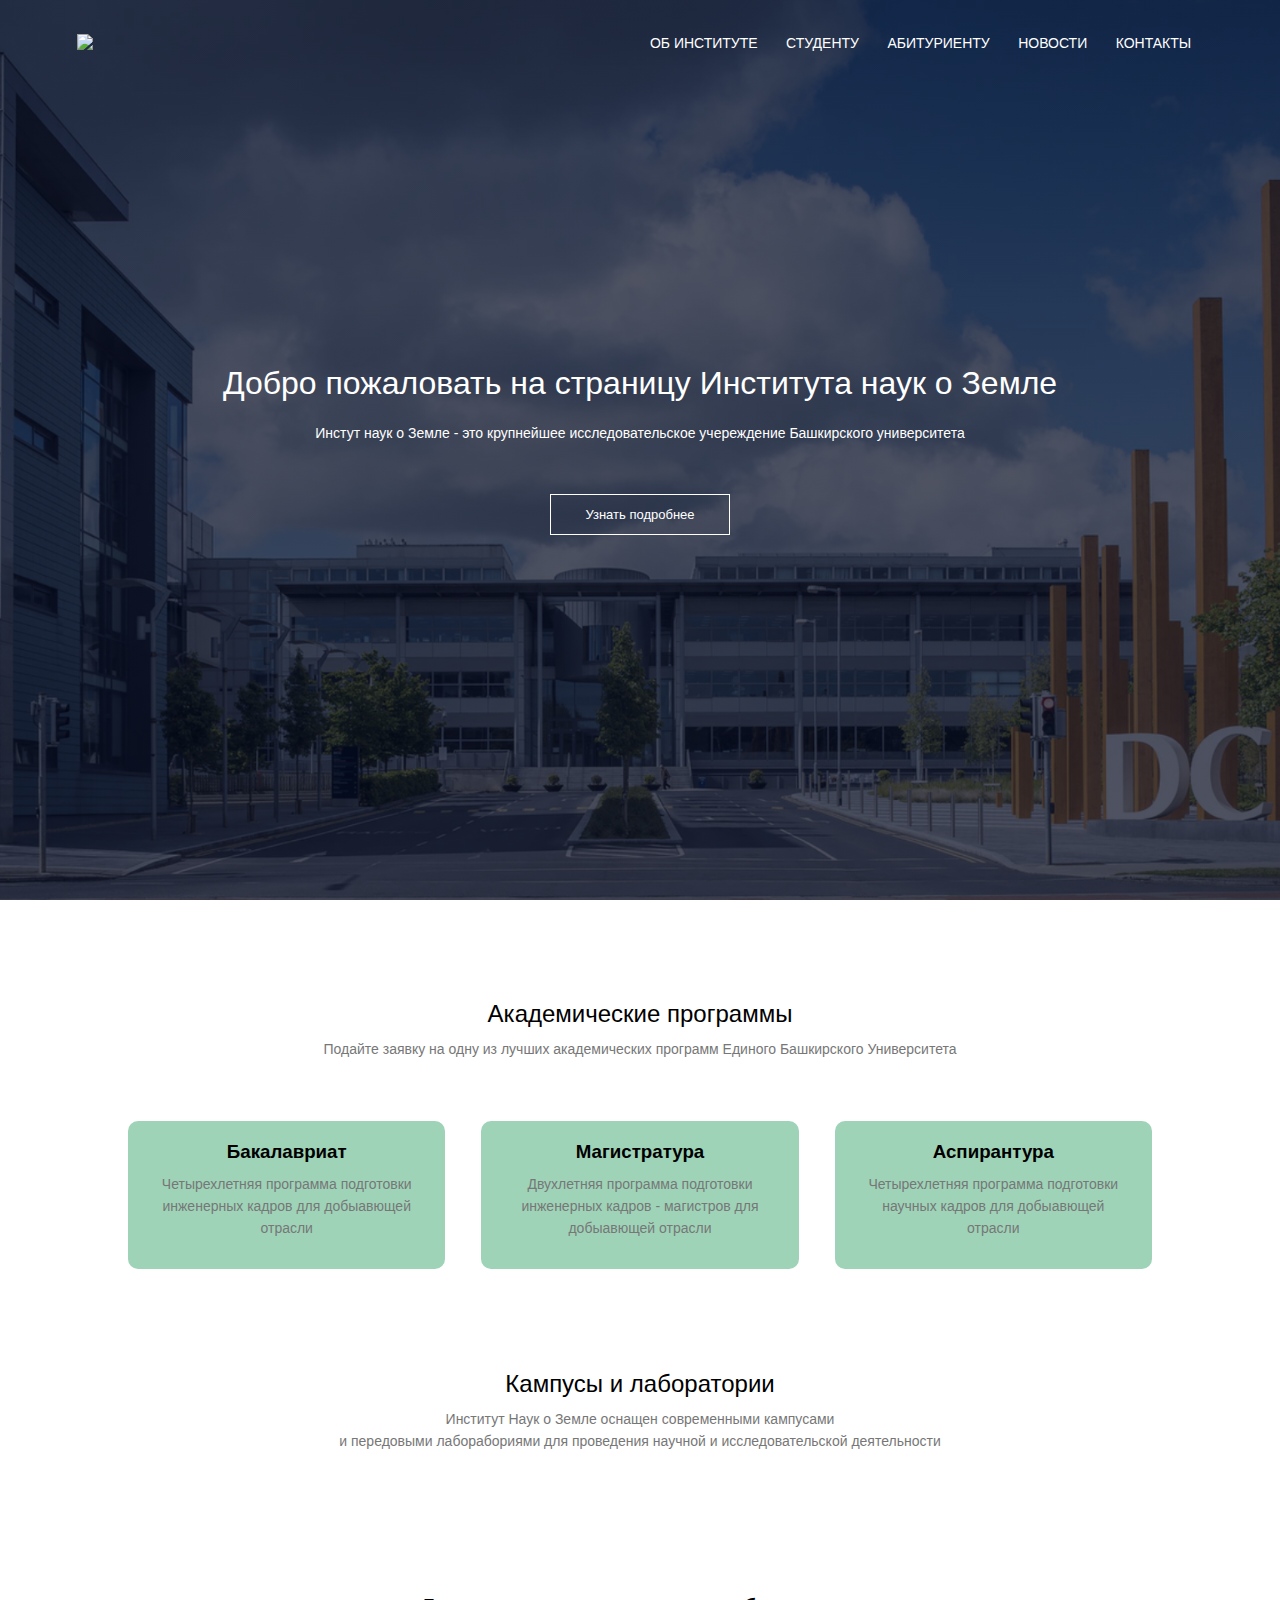
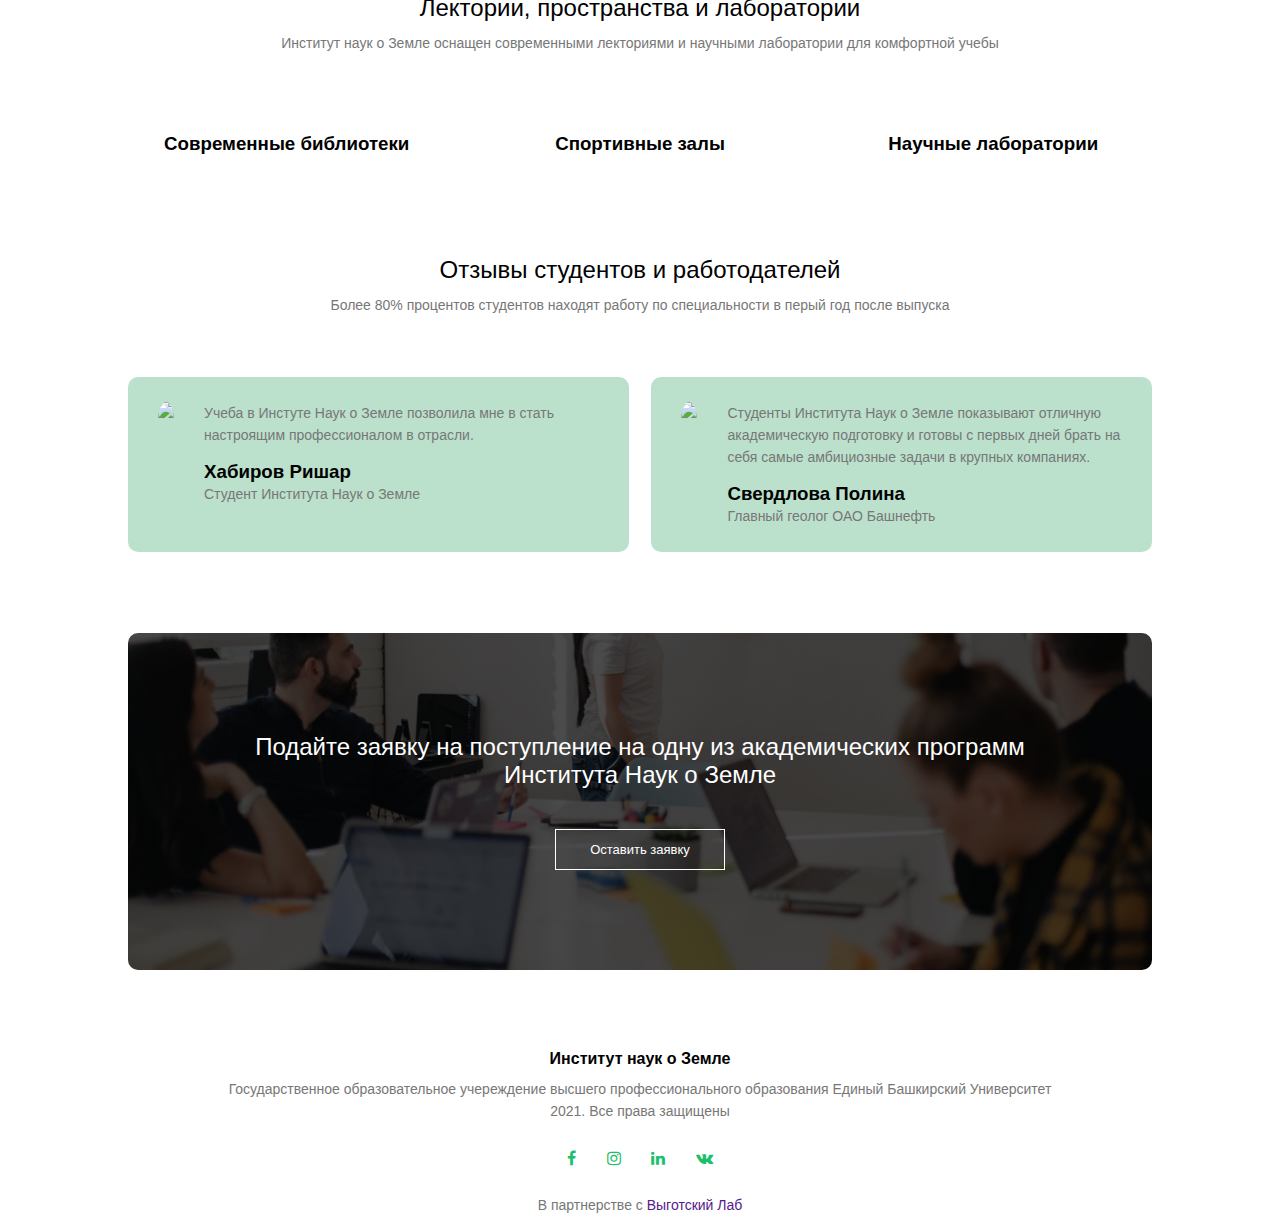
==== index.html @ 6e71aeb2 "Initial commit" ====
<!DOCTYPE html>
<html lang="en">
<head>
    <meta charset="UTF-8">
    <meta name="viewport" content="width=device-width, initial-scale=1.0">
    <title>Институт Наук о Земле</title>
    <link rel="stylesheet" href="style.css">
    <link rel="stylesheet" href="https://stackpath.bootstrapcdn.com/font-awesome/4.7.0/css/font-awesome.min.css">
</head>
<body>
    <section class="header">
        <nav>
            <a href="index.html"><img src="images/logors1.png"></a>
            <div class="nav-links" id="navLinks">
                <i class="fa fa-times" onclick="hideMenu()"></i>
                <ul>
                    <li><a href="about.html">ОБ ИНСТИТУТЕ</a></li>
                    <li><a href="abitura.html">СТУДЕНТУ</a></li>
                    <li><a href="abitura.html">АБИТУРИЕНТУ</a></li>
                    <li><a href="news.html">НОВОСТИ</a></li>
                    <li><a href="contact.html">КОНТАКТЫ</a></li>
                </ul>
            </div>
            <i class="fa fa-bars"onclick="showMenu()"></i>
        </nav>
        <div class="text-box">
            <h1>Добро пожаловать на страницу Института наук о Земле</h1>
            <p>Инстут наук о Земле  - это крупнейшее исследовательское учереждение Башкирского университета</p>
            <a href=""class="hero-btn">Узнать подробнее</a>
        </div>
        

    </section>

    <section class="course">
        <h1>Академические программы</h1>
        <p>Подайте заявку на одну из лучших академических программ Единого Башкирского Университета</p>
        <div class="row">
            <div class="course-col">
                <h3>Бакалавриат</h3>
                <p>Четырехлетняя программа подготовки инженерных кадров для добыавющей отрасли</p>
            </div>
            <div class="course-col">
                <h3>Магистратура</h3>
                <p>Двухлетняя программа подготовки инженерных кадров - магистров для добыавющей отрасли</p>
            </div>
            <div class="course-col">
                <h3>Аспирантура</h3>
                <p>Четырехлетняя программа подготовки научных кадров для добыавющей отрасли</p>
            </div>
        </div>
    </section>



    <section class="campus">
        <h1>Кампусы и лаборатории</h1>
            <p>Институт Наук о Земле оснащен современными кампусами<br> и передовыми лаборабориями для проведения научной и исследовательской деятельности</p>

            <div class="row">
                <div class="campus-col">
                    <img src="images/london.png" alt="">
                    <div class="layer">
                        <h3>Кампус Ихтибар</h3>
                    </div>
                </div>
                <div class="campus-col">
                    <img src="images/newyork.png" alt="">
                    <div class="layer">
                        <h3>Кампус Кугарсен</h3>
                    </div>
                </div>
                <div class="campus-col">
                    <img src="images/washington.png" alt="">
                    <div class="layer">
                        <h3>Кампус Аулия</h3>
                    </div>
                </div>
            </div>
    </section>

    <section class="facilities">
        <h1>Лектории, пространства и лаборатории</h1>
        <p>Институт наук о Земле оснащен современными лекториями и научными лаборатории для комфортной учебы</p>
        <div class="row">
            <div class="facilities-col">
                <img src="images/library.png" alt="">
                <h3>Современные библиотеки</h3>
            </div>
            <div class="facilities-col">
                <img src="images/basketball.png" alt="">
                <h3>Спортивные залы</h3>
            </div>
            <div class="facilities-col">
                <img src="images/cafeteria.png" alt="">
                <h3>Научные лаборатории</h3>
            </div>
        </div>
    </section>

    <section class="testimonials">
        <h1>Отзывы студентов и работодателей</h1>
        <p>Более 80% процентов студентов находят работу по специальности в перый год после выпуска</p>
        <div class="row">
            <div class="testemonial-col">
                <img src="images/user2.jpg">
                <div>
                    <p>Учеба в Инстуте Наук о Земле позволила мне в стать настроящим профессионалом в отрасли.</p>
                        <h3>Хабиров Ришар</h3>
                        <p>Студент Института Наук о Земле</p>
                </div>
            </div>
            <div class="testemonial-col">
                <img src="images/user3.jpeg">
                <div>
                    <p>Студенты Института Наук о Земле показывают отличную академическую подготовку и готовы с первых дней брать на себя самые амбициозные задачи в крупных компаниях.</p>
                        <h3>Свердлова Полина</h3>
                        <p>Главный геолог ОАО Башнефть</p>
                </div>
            </div>
        </div>
    </section>


    <section class="cta">
        <h1>Подайте заявку на поступление на одну из академических программ<br> Института Наук о Земле</h1>
        <a href="" class="hero-btn">Оставить заявку</a>
    </section>
   
    <section class="footer">
        <h4>Институт наук о Земле</h4>
        <p>Государственное образовательное учереждение высшего профессионального образования Единый Башкирский Университет<br> 2021. Все права защищены</p>
        <div class="icons">
            <i class="fa  fa-facebook"></i>
            <i class="fa fa-instagram"></i>
            <i class="fa fa-linkedin"></i>
            <i class="fa fa-vk"></i>
        </div>
        <p>В партнерстве с <a href=""class="leolab"> Выготский Лаб</a></p>
    </section>


<script>
    var navLinks = document.getElementById("navLinks");
    function showMenu() {
        navLinks.style.right = "0";
    }
    function hideMenu() {
        navLinks.style.right = "-200px";
    }
</script>
    
</body>
</html>
---- style.css ----
*{
    margin: 0;
    padding: 0;
    font-family: -apple-system, BlinkMacSystemFont, 'Segoe UI', Roboto, Oxygen, Ubuntu, Cantarell, 'Open Sans', 'Helvetica Neue', sans-serif;
}

.header {
    min-height: 100vh;
    width: 100%;
    background-image: linear-gradient(rgba(4,9,30,0.7),rgba(4,9,30,0.7)), url(/Images/banner.png);
    background-position: center;
    background-size: cover;
    position: relative;
}

nav{
    display: flex;
    padding: 2% 6%;
    justify-content: space-between;
    align-items: center;
}
nav img{
    width: 300px;
}

.nav-links{
    flex: 1;
    text-align: right;
}

.nav-links ul li {
    list-style: none;
    display: inline-block;
    padding: 8px 12px;
    position: relative;
}
.nav-links ul li a{
     color: white;
     text-decoration: none;
     font-size: 14px;
}
.nav-links ul li::after{
    content: "";
    width: 0%;
    height: 2px;
    background: #1BC06B;
    display: block;
    margin: auto;
    transition: 0.5s;
}
.nav-links ul li:hover::after{
    width: 100%;
}
.text-box{
    width: 90%;
    color: white;
    position: absolute;
    top: 50%;
    left: 50%;
    transform: translate(-50%,-50%);
    text-align: center;
}
.text-box h1{
    font-size: 32px;
}
.text-box p{
    margin: 10px 0 40px;
    font-size: 14px;
    color: white;
}
.hero-btn{
    display: inline-block;
    text-decoration: none;
    color: white;
    border: 1px solid white;
    padding: 12px 34px;
    font-size: 13px;
    background: transparent;
    position: relative;
    cursor: pointer;
}
.hero-btn:hover{
    border: 1px solid #1BC06B;
    background: #1BC06B;
    transition: 1s;
}

nav .fa {
    display: none;
}




@media(max-width: 700px){
    .text-box h1{
        font-size: 22px;
    }
    .nav-links ul li{
        display: block;
    }
    .nav-links{
        position: fixed;
        background: #1BC06B;
        height: 100vh;
        width: 200px;
        top: 0;
        right: -200px;
        text-align: left;
        z-index: 2;
        transition: 1s;
    }  
    nav .fa{
        display: block;
        color: white;
        margin: 10px;
        font-size: 22px;
        cursor: pointer;
    }
    .nav-links ul{
        padding: 30px;
    }
}

.course{
    width: 80%;
    margin: auto;
    text-align: center;
    padding-top: 100px;
}
h1{
    font-size: 24px;
    font-weight: 500;
}
p{
    color: #777;
    font-size: 14px;
    font-weight: 300;
    line-height: 22px;
    padding: 10px;
}
.row{
    margin-top: 5%;
    display: flex;
    justify-content: space-between;
}
.course-col{
    flex-basis: 31%;
    background: rgb(158, 211, 183);
    border-radius: 10px;
    margin-bottom: 5%;
    padding: 20px 12px;
    box-sizing: border-box;
    transition: 0.5s;
}
.h3{
    text-align: center;
    font-weight: 600;
    margin: 10px 0;
}
.course-col:hover{
    box-shadow: 0 0 20px 0px rgba(0,0,0,0.3);
}
@media(max-width: 700px){
    .row{
        flex-direction: column;
    }
}

.campus{
    width: 80%;
    margin: auto;
    text-align: center;
    padding-top: 50px;
}
.campus-col{
    flex-basis: 32%;
    border-radius: 10px;
    margin-bottom: 30px;
    position: relative;
    overflow: hidden;
}
.campus-col img{
    width: 100%;
    display: block;
}

.layer{
    background: transparent;
    height: 100%;
    width: 100%;
    position: absolute;
    top: 0;
    left: 0;
    transition: 0.5s;
}
.layer:hover{
    background: rgba(158, 211, 183, 0.7);;
}
.layer h3{
    width: 100%;
    font-weight: 500;
    color:white;
    font-size: 26px;
    bottom:0;
    left:50%;
    transform: translateX(-50%);
    position: absolute;
    opacity: 0;
    transition: 0.5s;
}
.layer:hover h3{
    bottom: 49%;
    opacity: 1;
}
.facilities{
    width:80%;
    margin: auto;
    text-align: center;
    padding-top: 50px;
}
.facilities-col{
    flex-basis: 31%;
    border-radius: 10px;
    margin-bottom: 5%;
    text-align: center;
}
.facilities-col img{
    width: 100%;
    border-radius: 10px;
}
.testimonials{
    width: 80%;
    margin: auto;
    padding-top: 50px;
    text-align: center;
}
.testemonial-col{
    flex-basis: 44%;
    border-radius: 10px;
    margin-bottom: 5%;
    text-align: left;
    background: rgba(158, 211, 183, 0.7);
    padding: 25px;
    cursor: pointer;
    display: flex;
}
.testemonial-col img {
    height: 40px;
    margin-left: 5px;
    margin-right: 30px;
    border-radius: 50%;
}
.testemonial-col p{
    padding: 0;
}
.testemonial-col h3{
    margin-top: 15px;
    text-align: left;
}
@media(max-width: 700px){
    .testemonial-col img{
        margin-left: 0px;
        margin-right: 15px;
    }
}
.cta{
    margin: 30px auto;
    width: 80%;
    background-image: linear-gradient(rgba(0,0,0,0.7),rgba(0,0,0,0.7)),url(Images/banner2.jpg);
    background-position: center;
    background-size: cover;
    border-radius: 10px;
    text-align: center;
    padding: 100px 0;
}
.cta h1{
    color:white;
    margin-bottom: 40px;
    padding:0
}
@media(max-width: 700px){
    .cta h1{
        font-size: 24px;
    }
}
.footer{
    width: 80%;
    margin: auto;
    padding-top: 50px;
    text-align: center;
}
.icons .fa{
    color: #1BC06B;
    margin: 0 13px;
    cursor: pointer;
    padding: 18px 0;
}
.leolab {
    text-decoration: none;
}

/* ____________________________________ABOUT US PAGE_____________________________________ */

.sub-header{
    height: 50vh;
    width: 100%;
    background-image: linear-gradient(rgba(4,9,30,0.7),rgba(4,9,30,0.7)),url(images/background.jpg);
    background-position: center;
    background-size: cover;
    text-align: center;
    color: white;
}
.sub-header h1{
    margin-top: 100px;
}
.about-us{
    width: 80%;
    margin: auto;
    padding-top: 80px;
    padding-bottom: 50px;
}
.about-col{
    flex-basis: 48%;
    padding: 30px 2px;
}
.about-col img{
    width: 100%;
}
.about-col h1{
    padding-top: 0;
}
.about-col p{
    padding: 15px 0 25px;
}
.red-btn {
    border: 1px solid #1BC06B;
    background: transparent;
    color: #1BC06B;
}
.red-btn:hover{
    color: white;
}

/* ______________________________NEWS_________________________________ */

.news-content{
    width: 80%;
    margin: auto;
    padding: 60px 0;
}
.blog-left{
    flex-basis: 65%;
}
.blog-left img{
    width: 100%;
}
.blog-left h2{
    color: #222;
    font-weight: 600;
    margin: 30px 0;
}
.blog-left p{
    color: #999;
    padding: 0;
}
.blog-right{
    flex-basis:32%;
}
.blog-right h3{
    text-align: center;
    background: #1BC06B;
    color:white;
    padding: 7px 0;
    font-size: 16px;
    margin-bottom: 20px;
}
.blog-right div {
    display: flex;
    align-items: center;
    justify-content: space-between;
    color: #555;
    padding: 8px;
    box-sizing: border-box;
}
/* ______________________________COMMENT BOX___________________________ */

.comment-box{
    border: 1px solid #ccc;
    margin: 50px 0;
    padding: 10px 20px;
}
.comment-box h3{
    text-align: left;
}

.comment-form input, .comment-form textarea{
    width: 100%;
    padding: 10px;
    margin: 15px 0;
    box-sizing: border-box;
    border: none;
    outline: none;
    background: #f0f0f0;
}
.comment-form button{
    margin: 10px 0;
}
@media(max-width:700px){
    .sub-header h1{
        font-size: 18px;
    }
}
/* _______________________________CONTACT US PAGE__________________________________ */

.location{
    width: 80%;
    margin: auto;
    padding: 80px 0;
}
.location iframe{
    width: 100%;
}
.contact-us{
    width: 80%;
    margin: auto;
}
.contact-col{
    flex-basis: 48%;
    margin-bottom: 30px;
}
.contact-col div{
    display: flex;
    align-items: center;
    margin-bottom: 40px;
}
.contact-col div .fa{
    font-size: 28px;
    color: #1BC06B;
    margin: 10px;
    margin-right:  30px;
}
.contact-col div p{
    padding: 0;
}
.contact-col input, .contact-col textarea{
    width: 80%;
    padding: 15px;
    margin-bottom: 17px;
    outline: none;
    border: 1px solid #ccc;
    box-sizing: border-box;
}
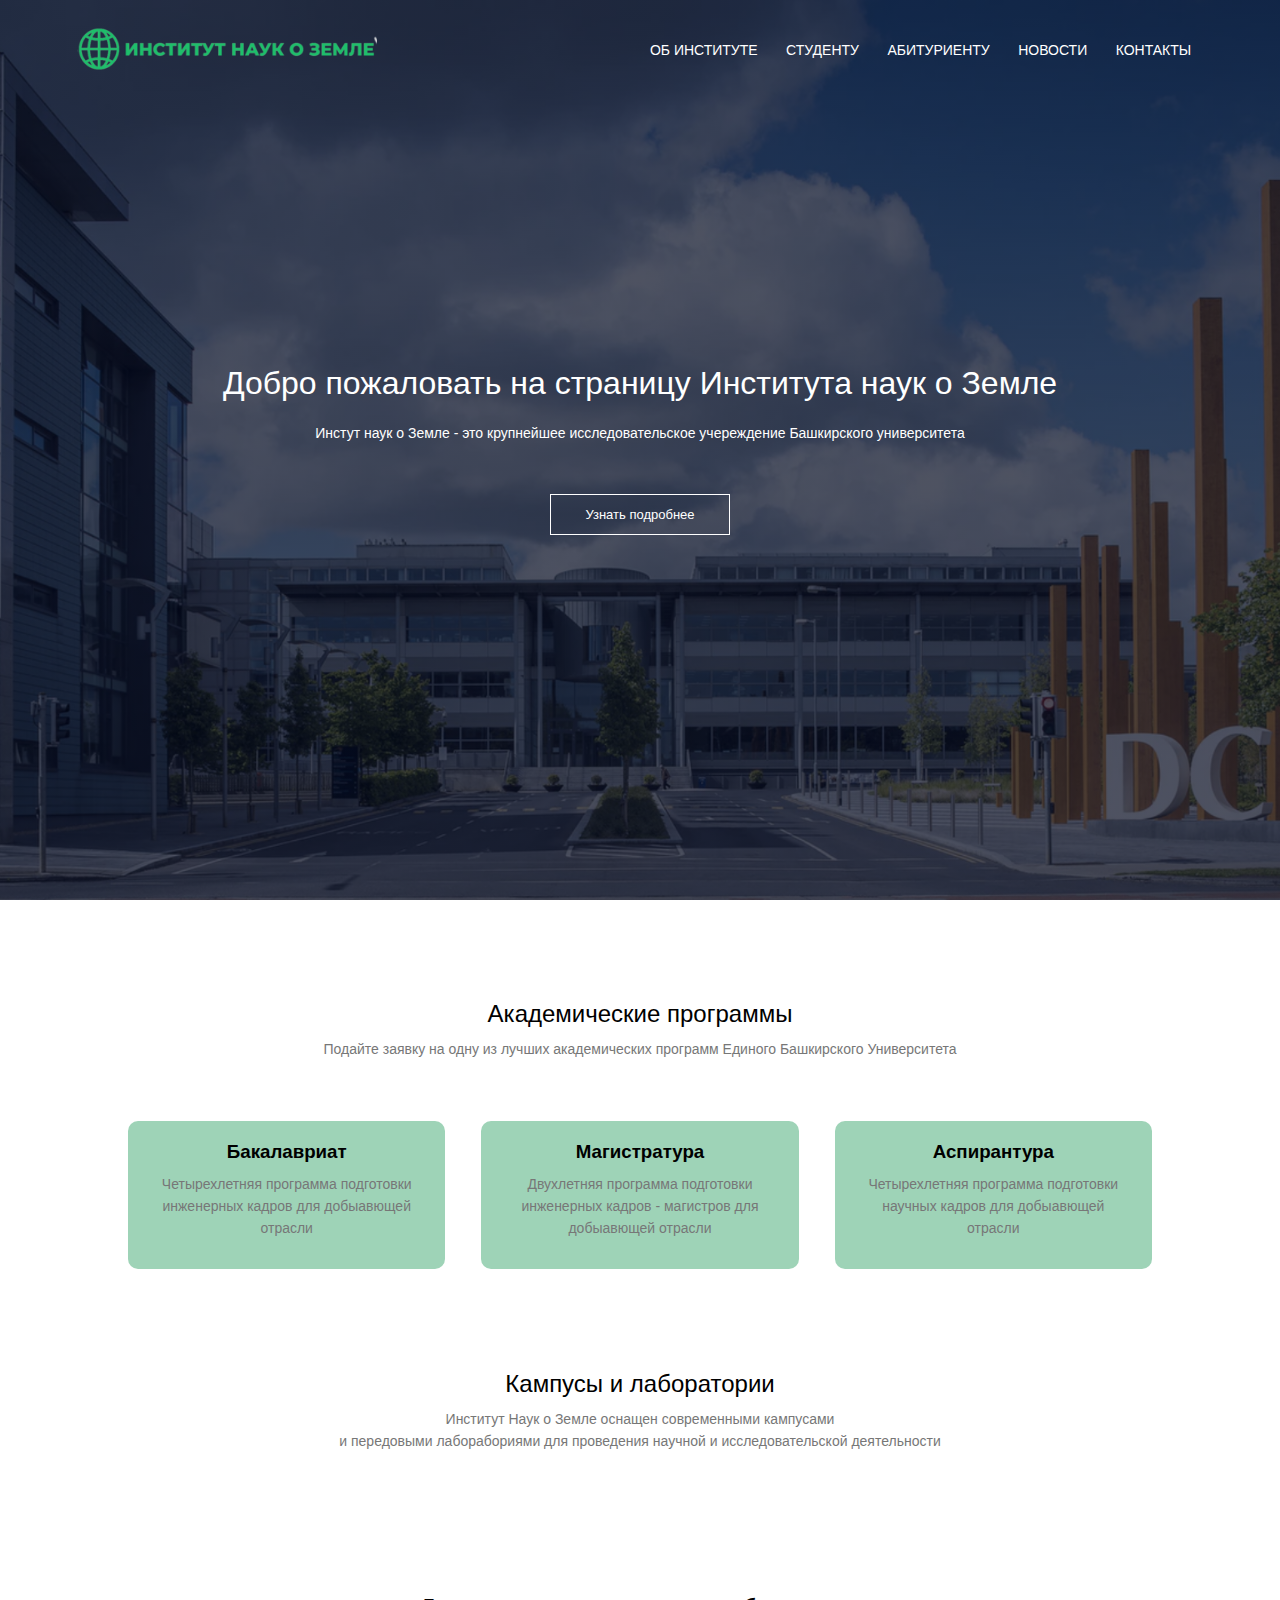
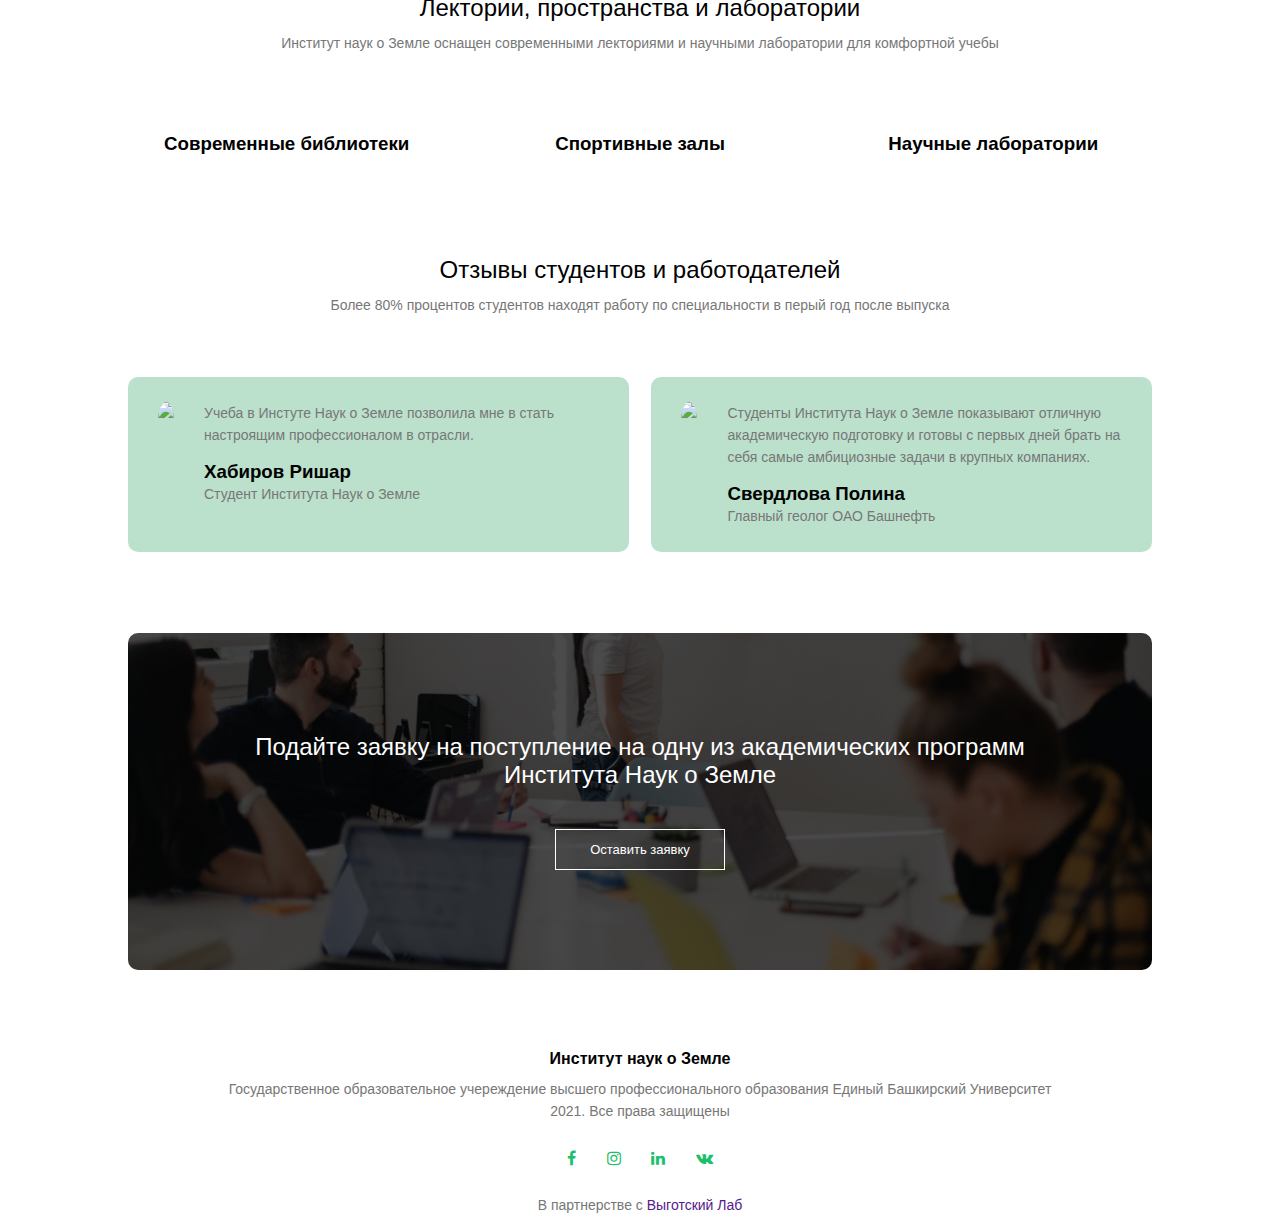
==== commit 6534b019: "some changes" ====
--- a/index.html
+++ b/index.html
@@ -10,7 +10,7 @@
 <body>
     <section class="header">
         <nav>
-            <a href="index.html"><img src="images/logors1.png"></a>
+            <a href="index.html"><img src="Images/logors1.png"></a>
             <div class="nav-links" id="navLinks">
                 <i class="fa fa-times" onclick="hideMenu()"></i>
                 <ul>
--- a/style.css
+++ b/style.css
@@ -305,7 +305,7 @@
 .sub-header{
     height: 50vh;
     width: 100%;
-    background-image: linear-gradient(rgba(4,9,30,0.7),rgba(4,9,30,0.7)),url(images/background.jpg);
+    background-image: linear-gradient(rgba(4,9,30,0.7),rgba(4,9,30,0.7)),url(Images/background.jpg);
     background-position: center;
     background-size: cover;
     text-align: center;
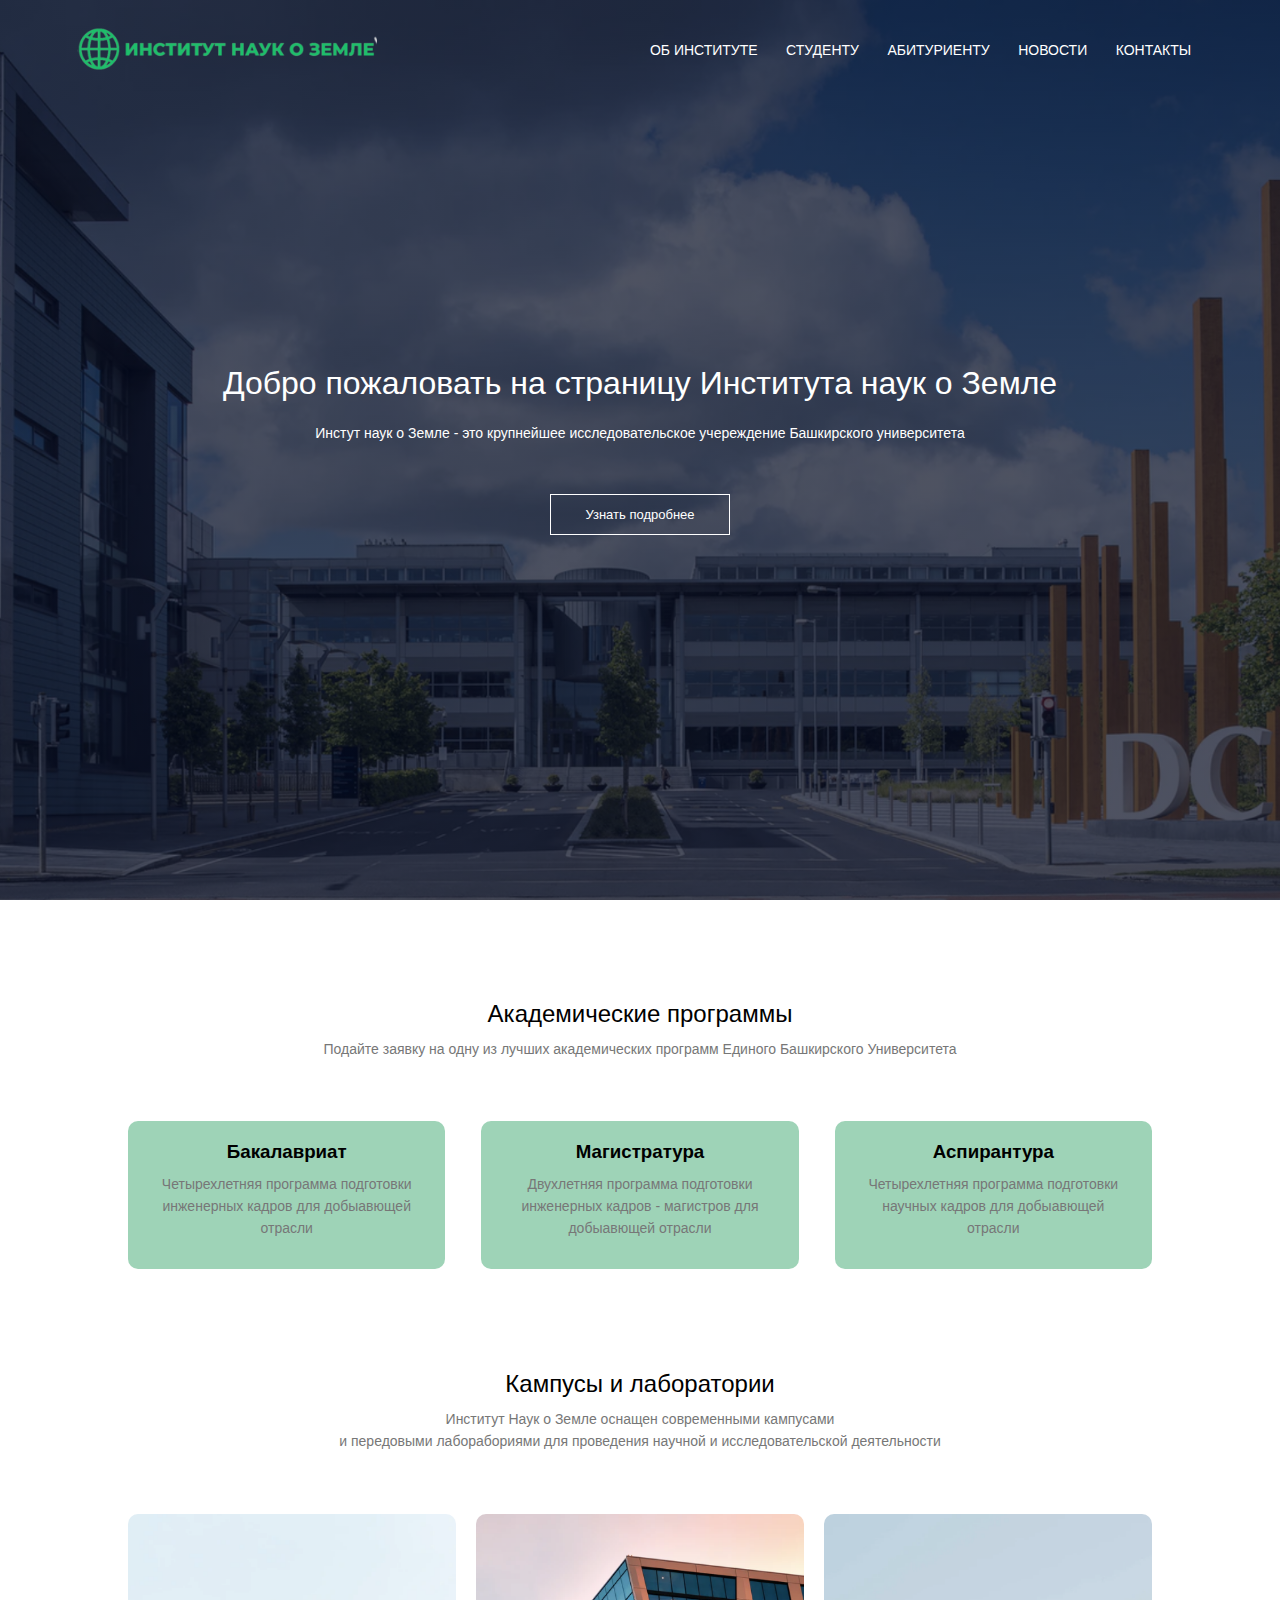
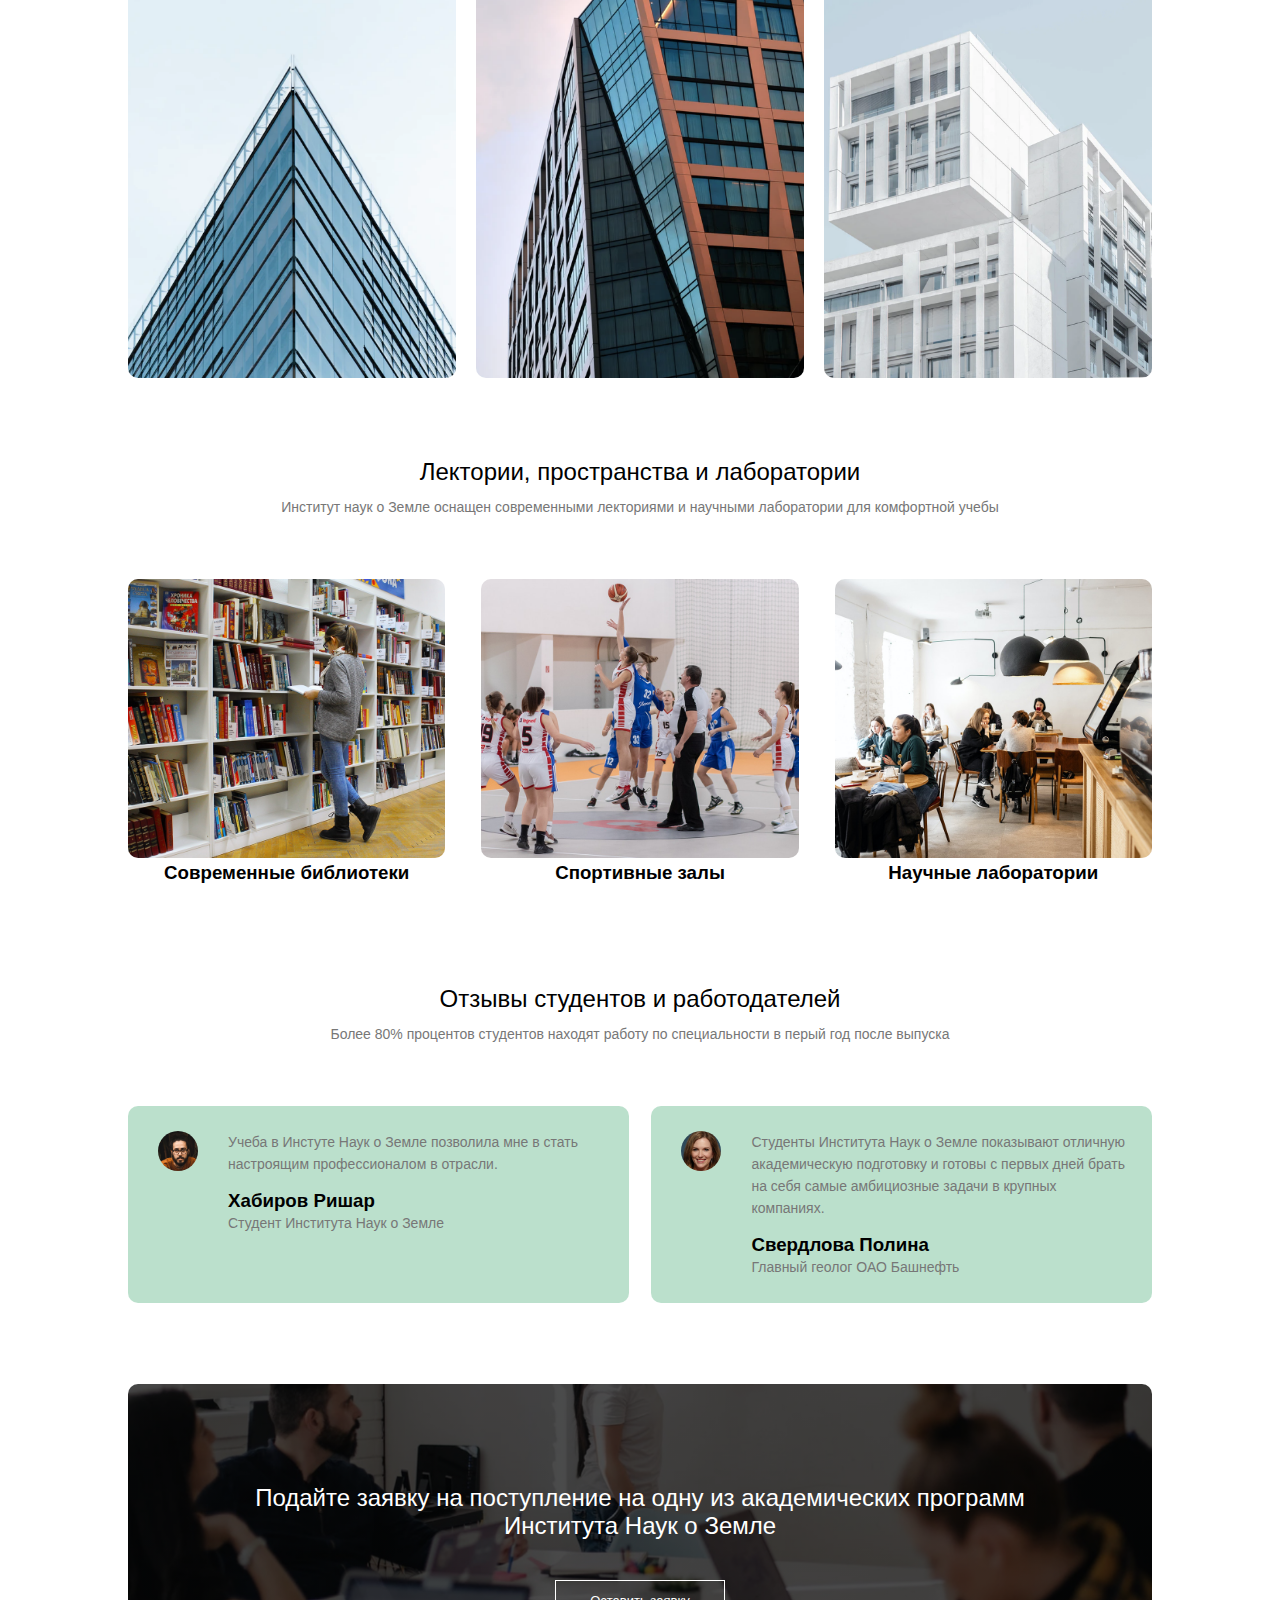
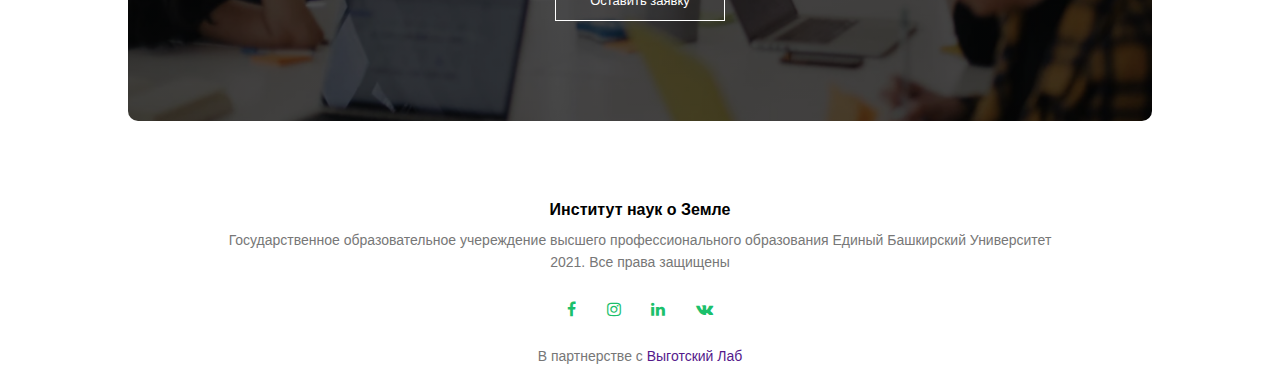
==== commit b7d4177f: "sone" ====
--- a/index.html
+++ b/index.html
@@ -59,19 +59,19 @@
 
             <div class="row">
                 <div class="campus-col">
-                    <img src="images/london.png" alt="">
+                    <img src="Images/london.png" alt="">
                     <div class="layer">
                         <h3>Кампус Ихтибар</h3>
                     </div>
                 </div>
                 <div class="campus-col">
-                    <img src="images/newyork.png" alt="">
+                    <img src="Images/newyork.png" alt="">
                     <div class="layer">
                         <h3>Кампус Кугарсен</h3>
                     </div>
                 </div>
                 <div class="campus-col">
-                    <img src="images/washington.png" alt="">
+                    <img src="Images/washington.png" alt="">
                     <div class="layer">
                         <h3>Кампус Аулия</h3>
                     </div>
@@ -84,15 +84,15 @@
         <p>Институт наук о Земле оснащен современными лекториями и научными лаборатории для комфортной учебы</p>
         <div class="row">
             <div class="facilities-col">
-                <img src="images/library.png" alt="">
+                <img src="Images/library.png" alt="">
                 <h3>Современные библиотеки</h3>
             </div>
             <div class="facilities-col">
-                <img src="images/basketball.png" alt="">
+                <img src="Images/basketball.png" alt="">
                 <h3>Спортивные залы</h3>
             </div>
             <div class="facilities-col">
-                <img src="images/cafeteria.png" alt="">
+                <img src="Images/cafeteria.png" alt="">
                 <h3>Научные лаборатории</h3>
             </div>
         </div>
@@ -103,7 +103,7 @@
         <p>Более 80% процентов студентов находят работу по специальности в перый год после выпуска</p>
         <div class="row">
             <div class="testemonial-col">
-                <img src="images/user2.jpg">
+                <img src="Images/user2.jpg">
                 <div>
                     <p>Учеба в Инстуте Наук о Земле позволила мне в стать настроящим профессионалом в отрасли.</p>
                         <h3>Хабиров Ришар</h3>
@@ -111,7 +111,7 @@
                 </div>
             </div>
             <div class="testemonial-col">
-                <img src="images/user3.jpeg">
+                <img src="Images/user3.jpeg">
                 <div>
                     <p>Студенты Института Наук о Земле показывают отличную академическую подготовку и готовы с первых дней брать на себя самые амбициозные задачи в крупных компаниях.</p>
                         <h3>Свердлова Полина</h3>
--- a/style.css
+++ b/style.css
@@ -88,8 +88,6 @@
 nav .fa {
     display: none;
 }
-
-
 
 
 @media(max-width: 700px){
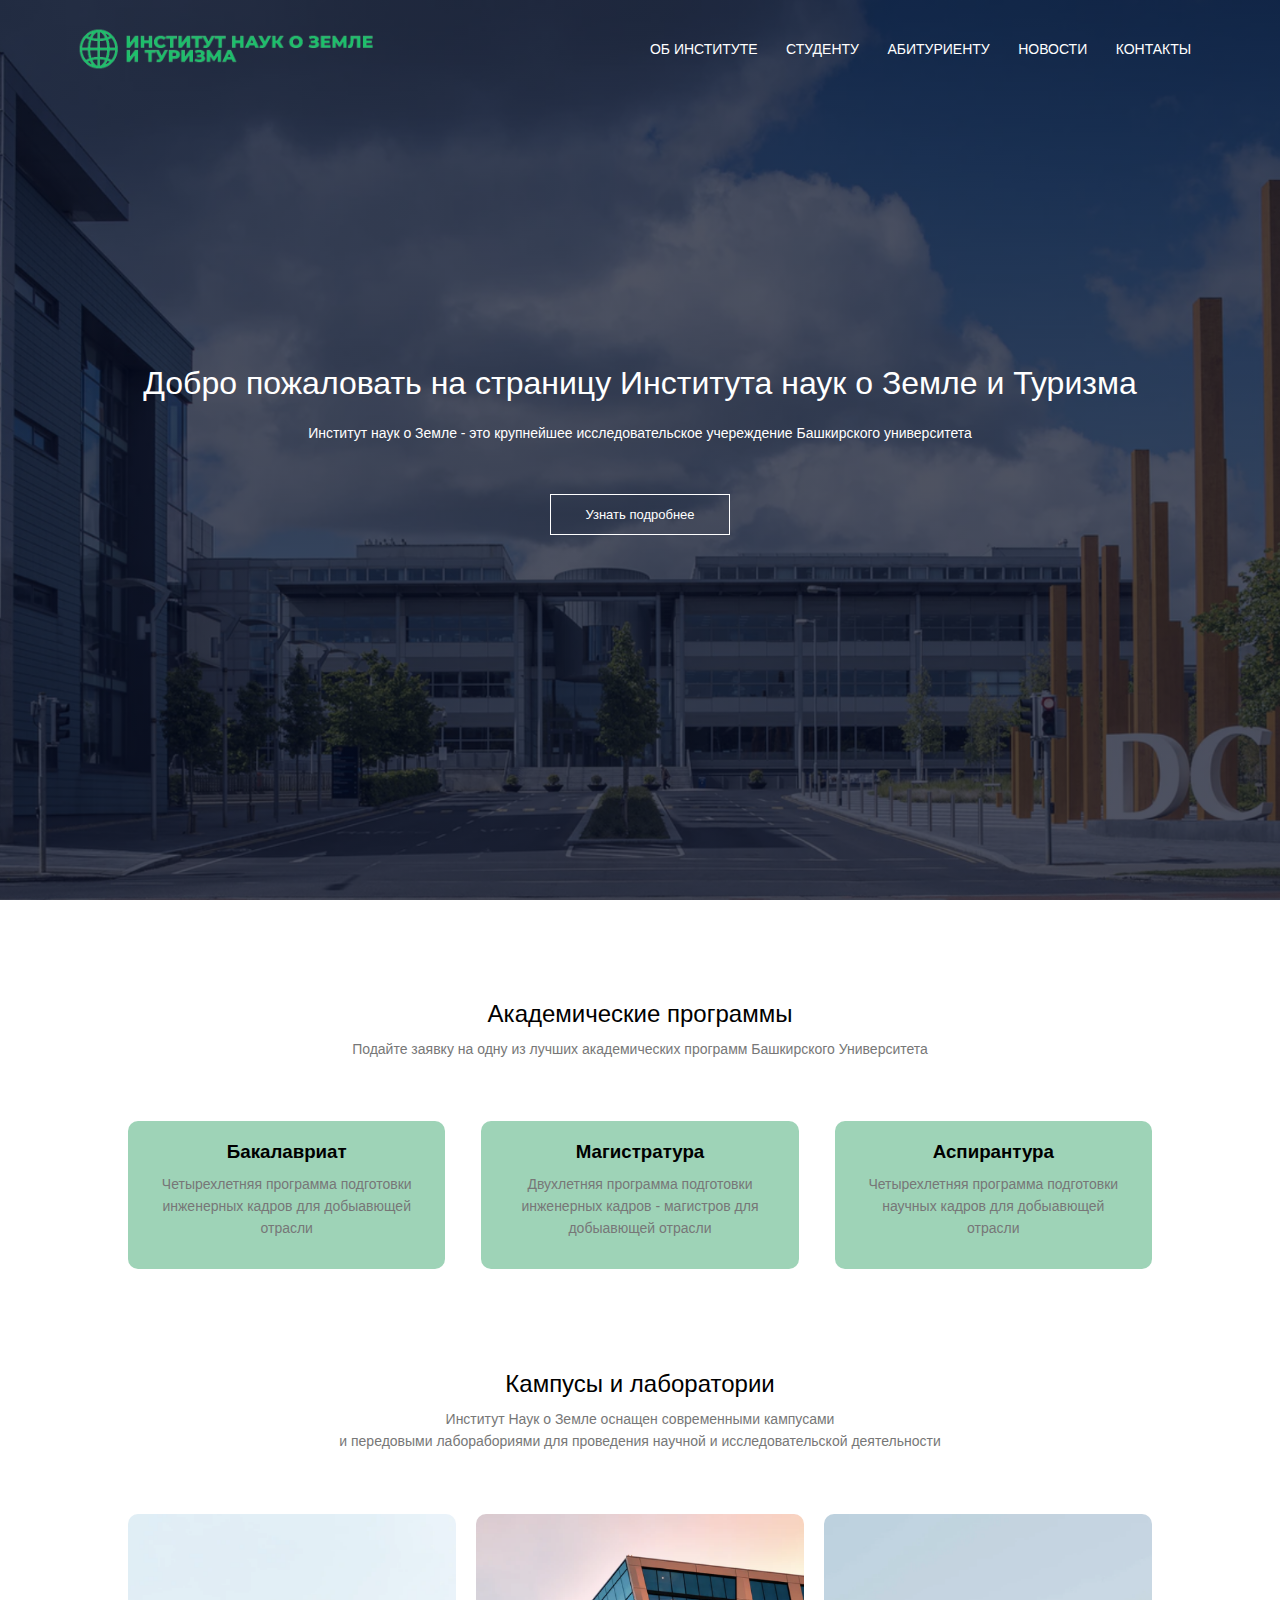
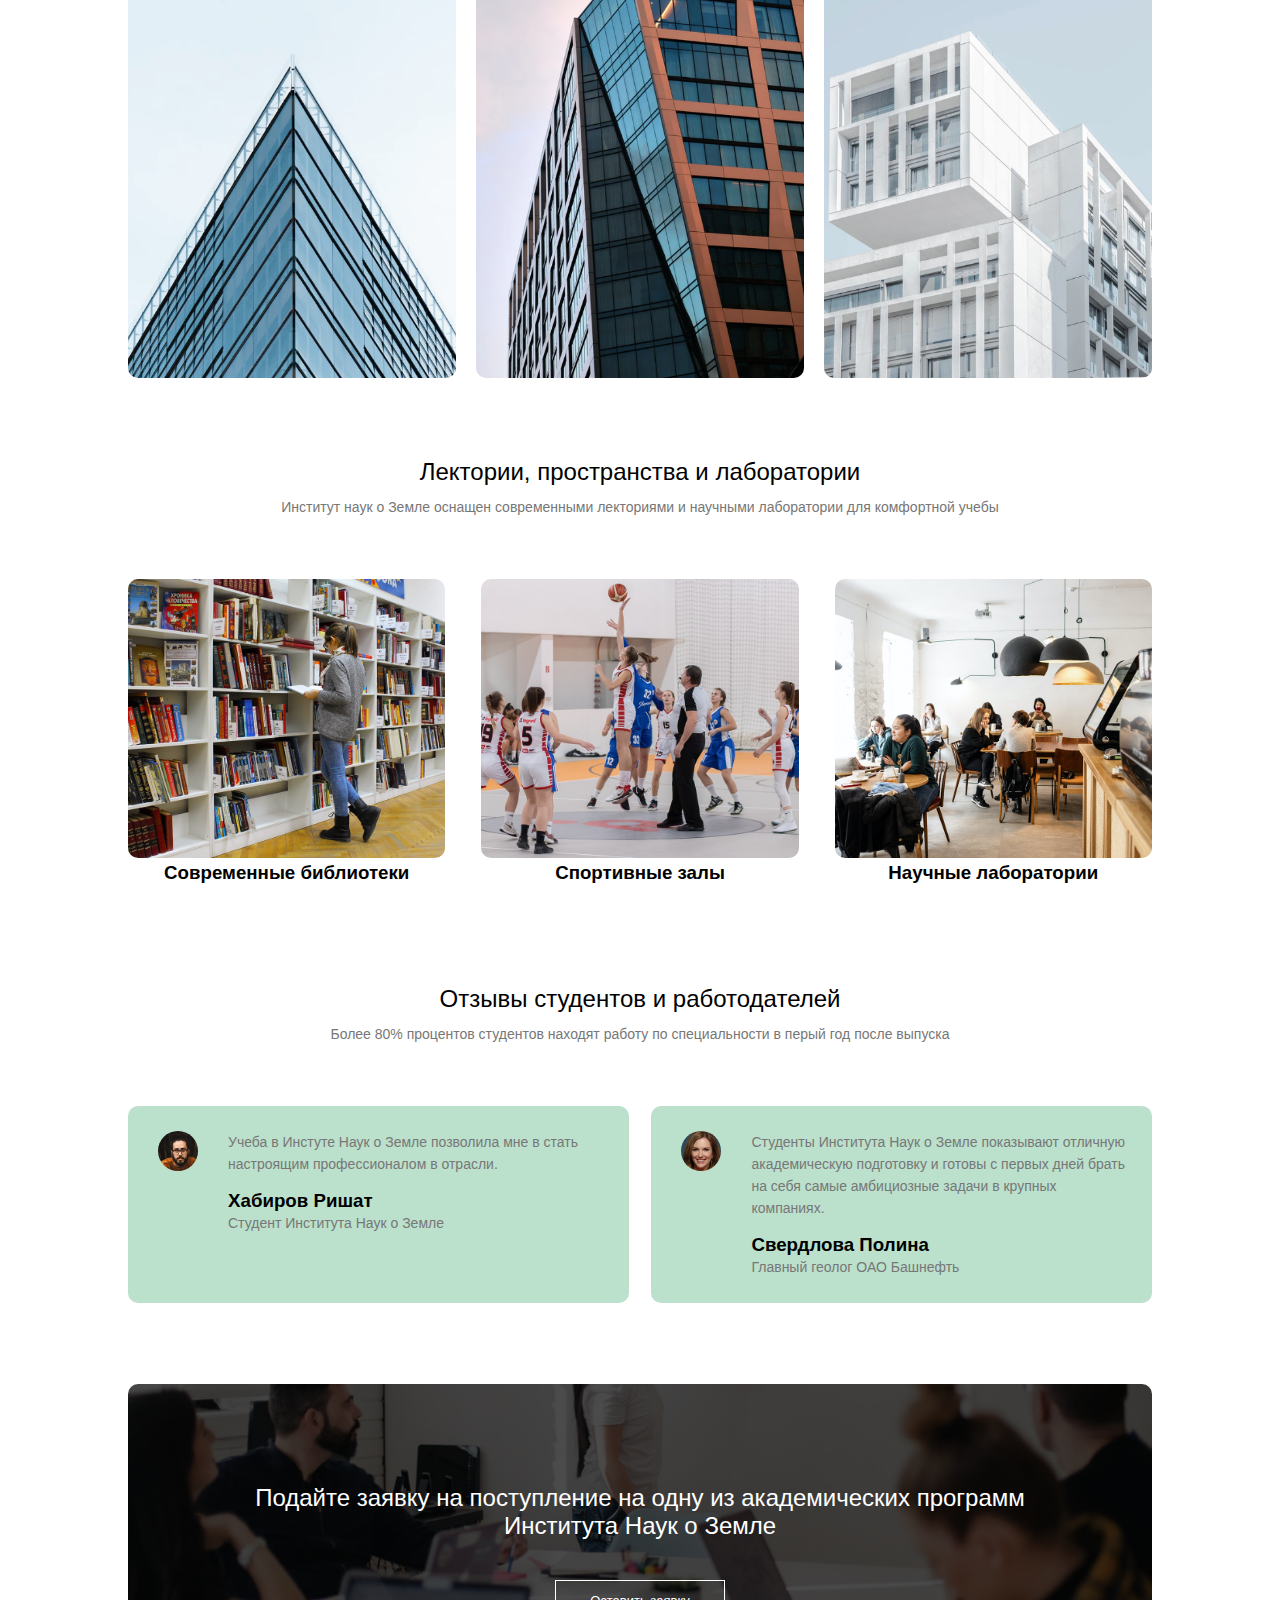
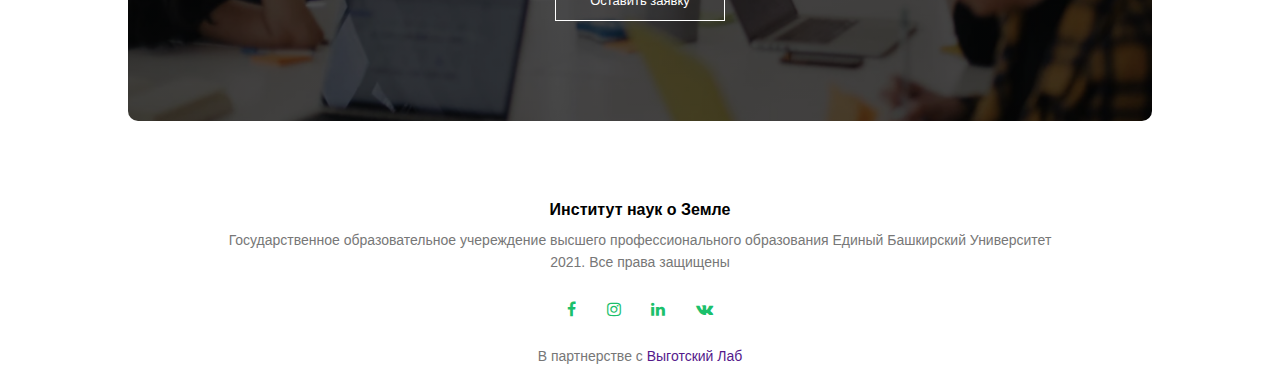
==== commit c07fed97: "some changes" ====
--- a/index.html
+++ b/index.html
@@ -10,7 +10,7 @@
 <body>
     <section class="header">
         <nav>
-            <a href="index.html"><img src="Images/logors1.png"></a>
+            <a href="index.html"><img src="Images/logoNewOne.png"></a>
             <div class="nav-links" id="navLinks">
                 <i class="fa fa-times" onclick="hideMenu()"></i>
                 <ul>
@@ -24,8 +24,8 @@
             <i class="fa fa-bars"onclick="showMenu()"></i>
         </nav>
         <div class="text-box">
-            <h1>Добро пожаловать на страницу Института наук о Земле</h1>
-            <p>Инстут наук о Земле  - это крупнейшее исследовательское учереждение Башкирского университета</p>
+            <h1>Добро пожаловать на страницу Института наук о Земле и Туризма</h1>
+            <p>Институт наук о Земле  - это крупнейшее исследовательское учереждение Башкирского университета</p>
             <a href=""class="hero-btn">Узнать подробнее</a>
         </div>
         
@@ -34,7 +34,7 @@
 
     <section class="course">
         <h1>Академические программы</h1>
-        <p>Подайте заявку на одну из лучших академических программ Единого Башкирского Университета</p>
+        <p>Подайте заявку на одну из лучших академических программ Башкирского Университета</p>
         <div class="row">
             <div class="course-col">
                 <h3>Бакалавриат</h3>
@@ -106,7 +106,7 @@
                 <img src="Images/user2.jpg">
                 <div>
                     <p>Учеба в Инстуте Наук о Земле позволила мне в стать настроящим профессионалом в отрасли.</p>
-                        <h3>Хабиров Ришар</h3>
+                        <h3>Хабиров Ришат</h3>
                         <p>Студент Института Наук о Земле</p>
                 </div>
             </div>
--- a/style.css
+++ b/style.css
@@ -7,7 +7,7 @@
 .header {
     min-height: 100vh;
     width: 100%;
-    background-image: linear-gradient(rgba(4,9,30,0.7),rgba(4,9,30,0.7)), url(/Images/banner.png);
+    background-image: linear-gradient(rgba(4,9,30,0.7),rgba(4,9,30,0.7)), url(Images/banner.png);
     background-position: center;
     background-size: cover;
     position: relative;
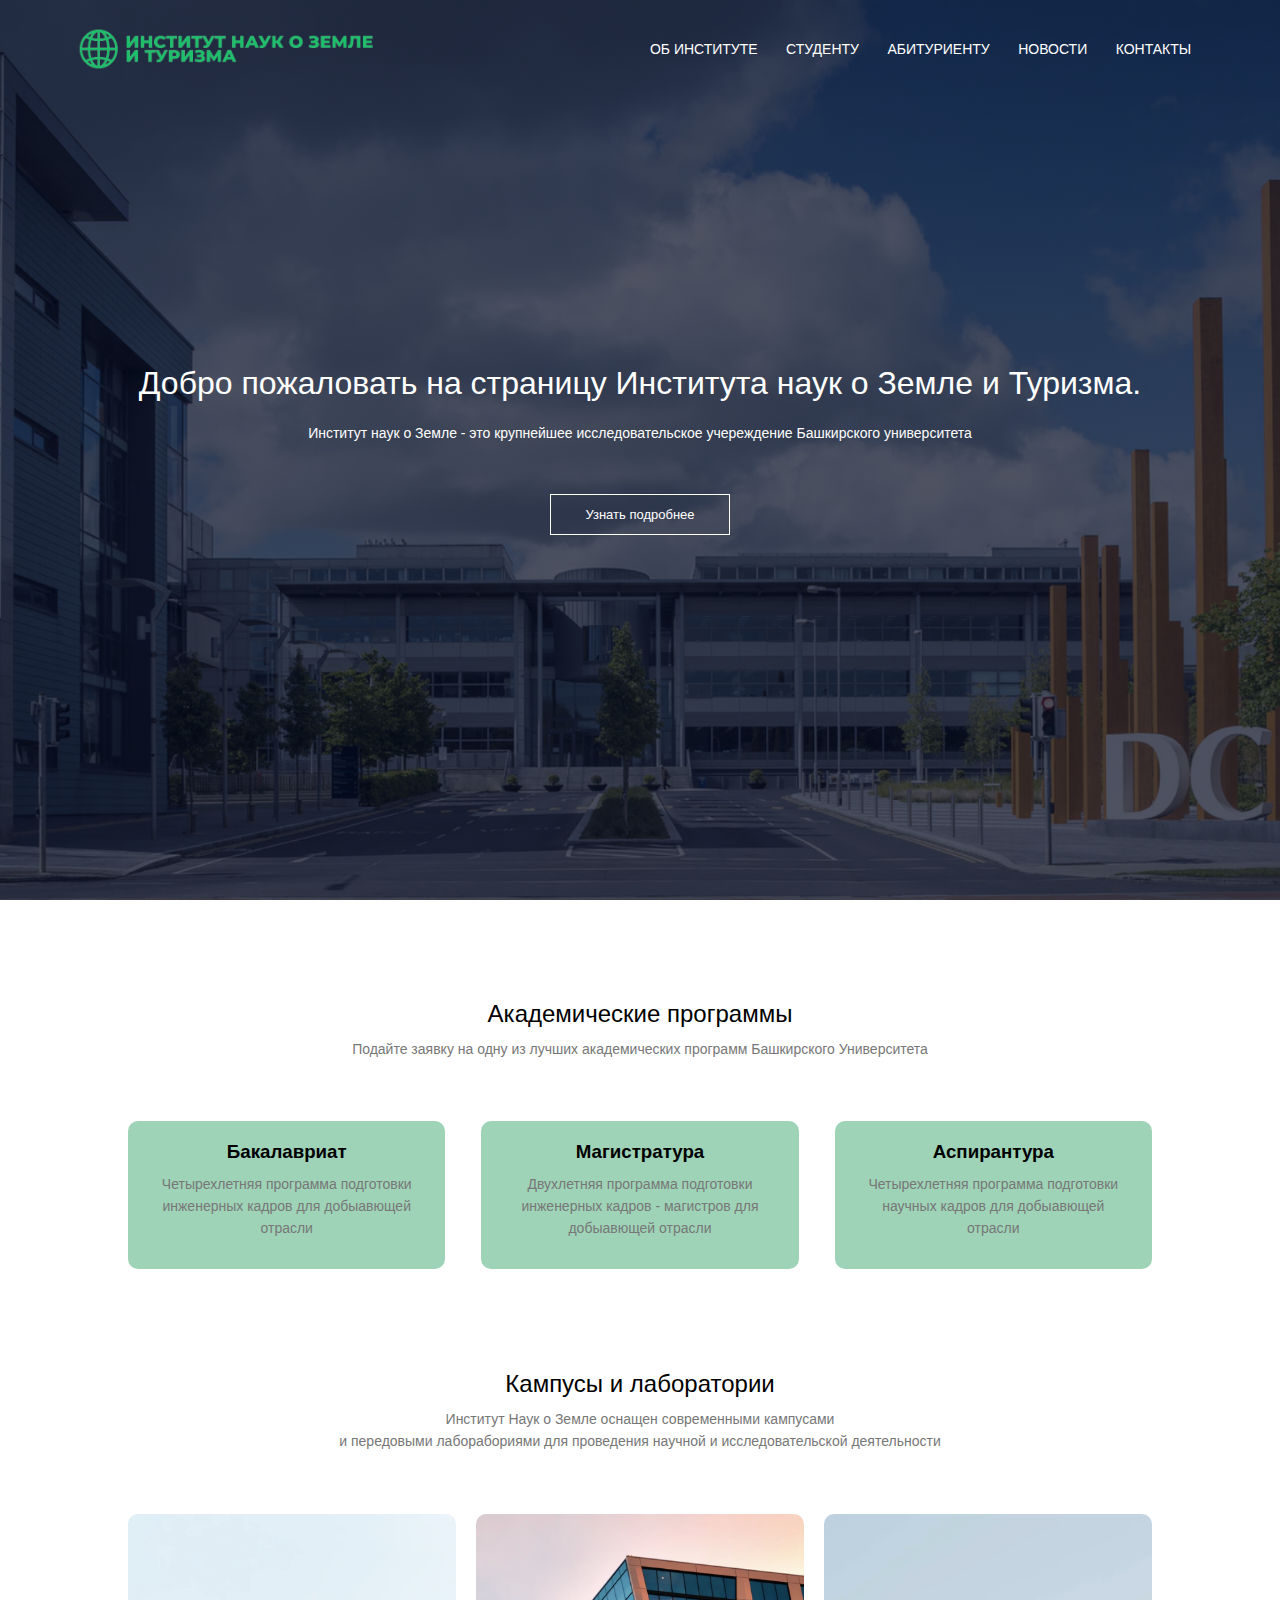
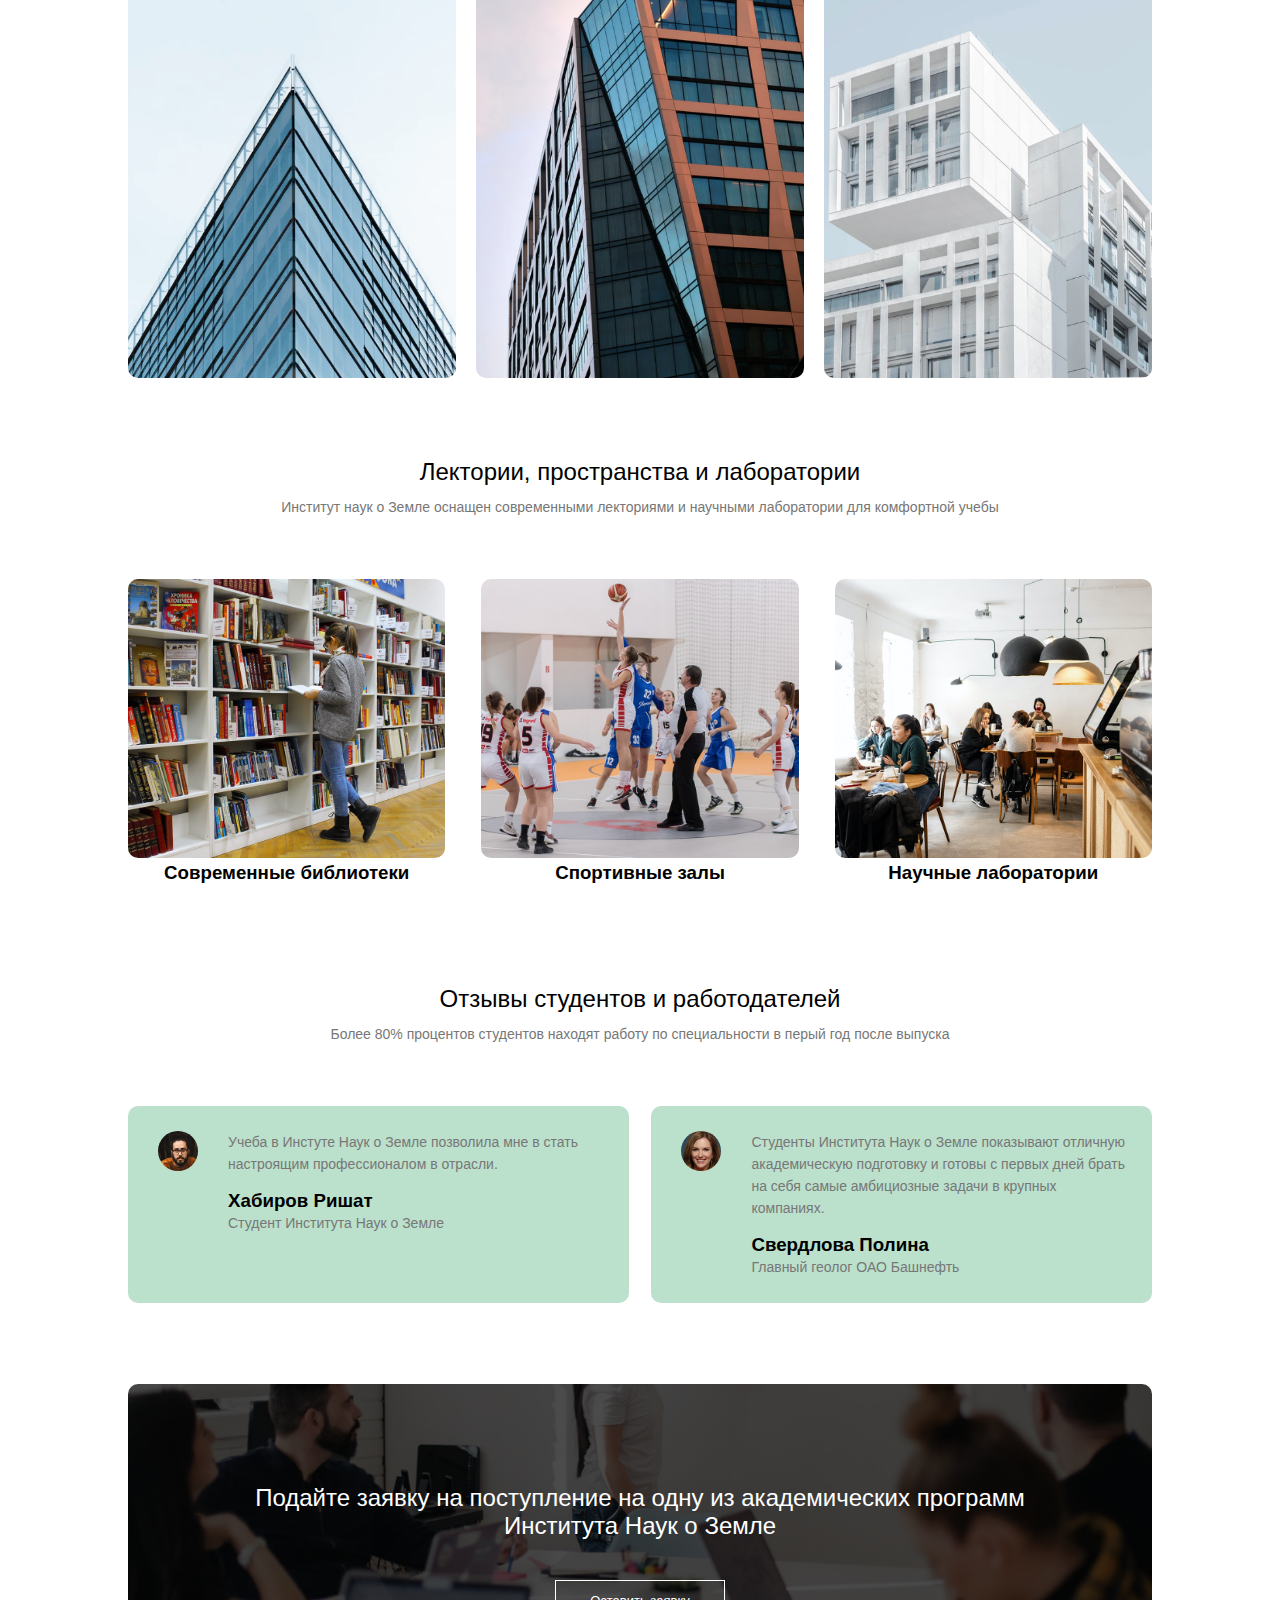
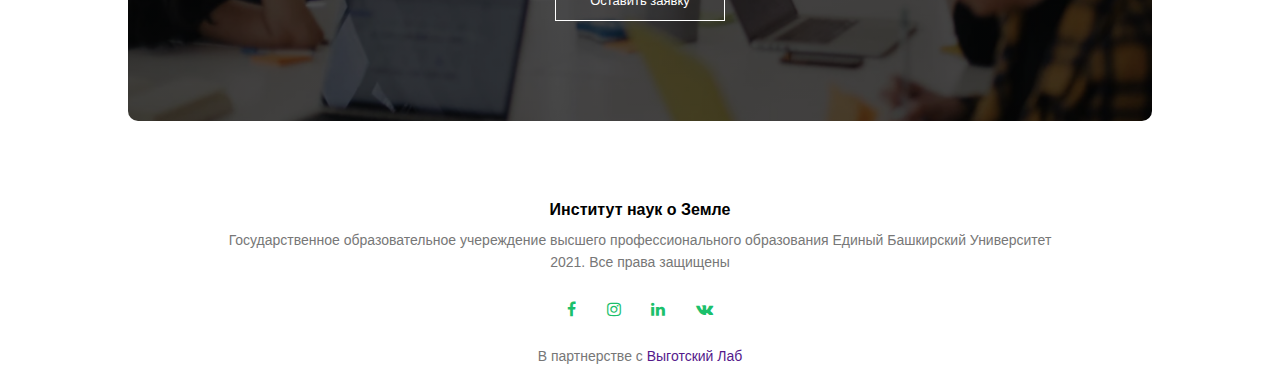
==== commit 013473a1: "1" ====
--- a/index.html
+++ b/index.html
@@ -24,7 +24,7 @@
             <i class="fa fa-bars"onclick="showMenu()"></i>
         </nav>
         <div class="text-box">
-            <h1>Добро пожаловать на страницу Института наук о Земле и Туризма</h1>
+            <h1>Добро пожаловать на страницу Института наук о Земле и Туризма.</h1>
             <p>Институт наук о Земле  - это крупнейшее исследовательское учереждение Башкирского университета</p>
             <a href=""class="hero-btn">Узнать подробнее</a>
         </div>
